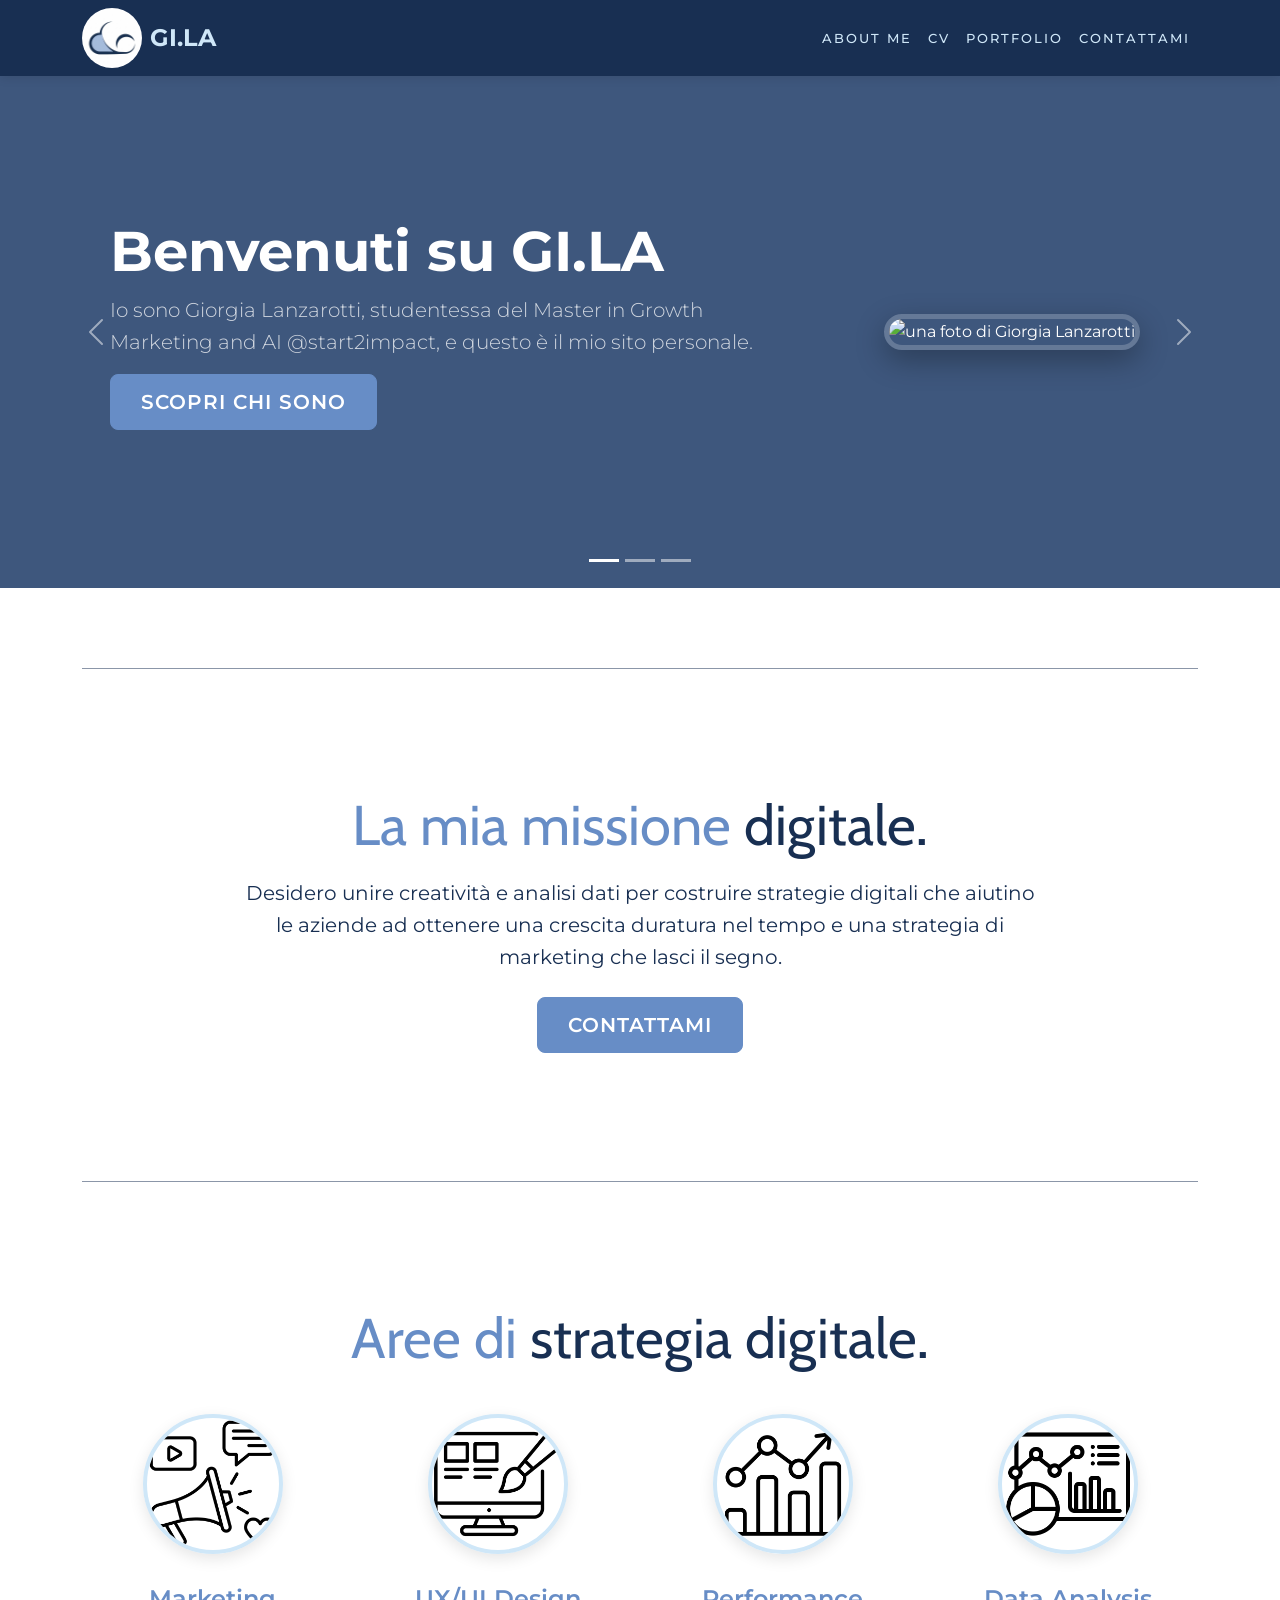
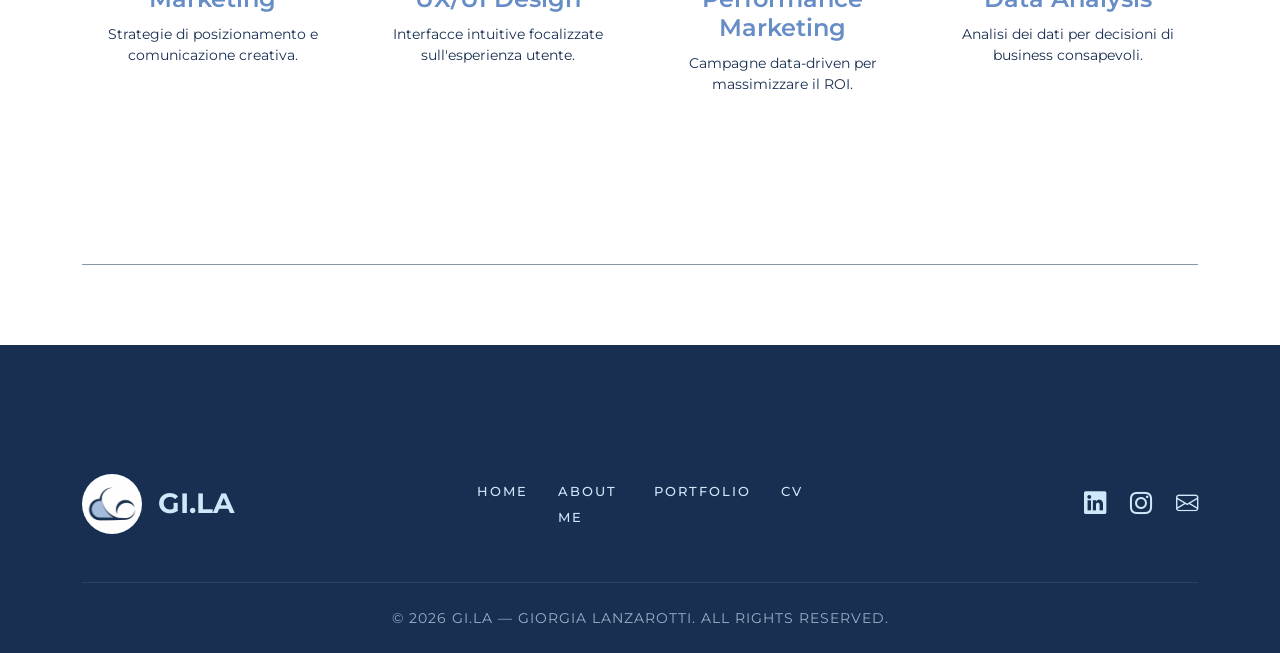
==== index.html @ 4208c023 "first commit" ====
<!DOCTYPE html>
<html lang="it">
<head>
  <meta charset="UTF-8">
  <meta name="description" content="Giorgia Lanzarotti Portfolio">
  <meta name="viewport" content="width=device-width, initial-scale=1">

  <title>GI.LA - Home</title>

  <!-- Favicon -->
  <link rel="icon" href="assets/icons/logo-gila.ico">

  <!-- Bootstrap -->
  <link href="https://cdn.jsdelivr.net/npm/bootstrap@5.3.2/dist/css/bootstrap.min.css" rel="stylesheet">

  <!-- CSS compilato -->
  <link rel="stylesheet" href="assets/css/css:style.css">

  <link rel="stylesheet" href="https://cdn.jsdelivr.net/npm/bootstrap-icons@1.11.1/font/bootstrap-icons.css">
  
</head>

<body>

<!-- MENU STICKY -->
<header class="main-header sticky-top">
  <div class="container d-flex justify-content-between align-items-center py-2">
    
    <a href="index.html" class="d-flex align-items-center text-decoration-none">
      <img src="assets/img/logo-gila.jpg" alt="Logo GI.LA" class="logo-img rounded-circle" style="width:60px; height:60px; object-fit:cover;">
      <span class="ms-2 fw-bold text-white fs-4">GI.LA</span>
    </a>

    <nav class="navbar navbar-expand-lg navbar-dark p-0">
      <button class="navbar-toggler border-0 p-0 collapsed" type="button" data-bs-toggle="collapse" data-bs-target="#menu">
        <div class="hamburger-icon">
          <span></span>
          <span></span>
          <span></span>
        </div>
      </button>

      <div class="collapse navbar-collapse mobile-overlay justify-content-center align-items-center" id="menu">
        <ul class="navbar-nav text-center"> 
          <li class="nav-item"><a class="nav-link" href="about-me.html">About me</a></li>
          <li class="nav-item"><a class="nav-link" href="cv.html">CV</a></li>
          <li class="nav-item"><a class="nav-link" href="portfolio.html">Portfolio</a></li>
          <li class="nav-item"><a class="nav-link" href="contattami.html">Contattami</a></li>
        </ul>
      </div>
    </nav>

  </div>
</header>

<!-- CAROUSEL -->
<div id="myCarousel" class="carousel slide mb-6" data-bs-ride="carousel">
  <div class="carousel-indicators">
    <button type="button" data-bs-target="#myCarousel" data-bs-slide-to="0" class="active" aria-current="true" aria-label="Slide 1"></button>
    <button type="button" data-bs-target="#myCarousel" data-bs-slide-to="1" aria-label="Slide 2"></button>
    <button type="button" data-bs-target="#myCarousel" data-bs-slide-to="2" aria-label="Slide 3"></button>
  </div>

  <div class="carousel-inner">
    
    <div class="carousel-item active">
        <div class="container h-100">
            <div class="row align-items-center h-100">
                
                <div class="col-lg-8 text-start">
                    <div class="carousel-caption-custom">
                        <h1 class="display-4 fw-bold">Benvenuti su GI.LA</h1>
                        <p class="lead opacity-75">Io sono Giorgia Lanzarotti, studentessa del Master in Growth Marketing and AI @start2impact, e questo è il mio sito personale.</p>
                        <p> <a class="btn btn-lg btn-primary" href="about-me.html">Scopri chi sono</a></p>
                    </div>
                </div>
                <div class="col-lg-4 text-center mt-4 mt-lg-0">
                    <img src="assets/img/chi-sono.jpg" alt="una foto di Giorgia Lanzarotti" class="img-fluid carousel-square-img">
                </div>
            </div>
        </div>
    </div>

    <div class="carousel-item">
      <div class="container h-100">
        <div class="row align-items-center justify-content-center h-100">
          <div class="col-lg-8 text-center">
            <h1 class="display-4 fw-bold">Portfolio Online</h1>
            <p class="lead opacity-75">Esplora i diversi progetti che ho realizzato per il Master in Growth Marketing & AI divisi per area: Marketing, UX/UI Design, Performance Marketing e Data Analysis.</p>
            <p><a class="btn btn-lg btn-primary" href="portfolio.html">Vai al Portfolio</a></p>
          </div>
        </div>
      </div>
    </div>

    <div class="carousel-item">
        <div class="container h-100">
            <div class="row align-items-center h-100">
                
                <div class="col-lg-4 text-center order-last order-lg-first">
                    <img src="assets/img/CV.png" alt="Curriculum Vitae" class="img-fluid carousel-square-img">
                </div>
                
                <div class="col-lg-8 text-end">
                    <h1 class="display-4 fw-bold">Curriculum Vitae Online</h1>
                    <p class="lead opacity-75">Scopri le mie competenze ed esperienze maturate nel tempo tra università e lavoro.</p>
                    <p><a class="btn btn-lg btn-primary" href="cv.html">Vai al CV</a></p>
                </div>
            </div>
        </div>
    </div>
  </div>

  <button class="carousel-control-prev" type="button" data-bs-target="#myCarousel" data-bs-slide="prev">
    <span class="carousel-control-prev-icon" aria-hidden="true"></span>
    <span class="visually-hidden">Precedente</span>
  </button>
  <button class="carousel-control-next" type="button" data-bs-target="#myCarousel" data-bs-slide="next">
    <span class="carousel-control-next-icon" aria-hidden="true"></span>
    <span class="visually-hidden">Successivo</span>
  </button>
</div>

<div class="container">
  
  <hr class="featurette-divider">

  <div class="row featurette py-5">
    <div class="col-md-12 text-center">
      <h2 class="featurette-heading fw-normal lh-1 mb-4">La mia missione <span class="text-muted">digitale.</span></h2>
      <p class="lead">Desidero unire creatività e analisi dati per costruire strategie digitali che aiutino le aziende ad ottenere una crescita duratura nel tempo e una strategia di marketing che lasci il segno.</p>
      </div>

      <div class="mt-4">
        <a href="contattami.html" class="btn btn-lg btn-primary">Contattami</a>
    </div>
  </div>

  <hr class="featurette-divider">
</div>

<div class="container">
  <div class="row featurette py-5">
    <div class="col-md-12 text-center">
      <h2 class="featurette-heading fw-normal lh-1 mb-4">Aree di <span class="text-muted">strategia digitale.</span></h2>
      
      <div class="row text-center mt-5">
        
        <div class="col-lg-3 col-md-6 mb-4">
            <a href="marketing.html" class="text-decoration-none strategy-link">
                <img src="assets/img/marketing.png" class="img-fluid rounded-circle img-strategy mb-3" alt="Marketing">
                <h4 class="fw-normal strategy-title">Marketing</h4>
            </a>
            <p class="small strategy-text">Strategie di posizionamento e comunicazione creativa.</p>
        </div>
        
        <div class="col-lg-3 col-md-6 mb-4">
            <a href="ux-ui-design.html" class="text-decoration-none strategy-link">
                <img src="assets/img/uxui-design.png" class="img-fluid rounded-circle img-strategy mb-3" alt="UX/UI Design">
                <h4 class="fw-normal strategy-title">UX/UI Design</h4>
            </a>
            <p class="small strategy-text">Interfacce intuitive focalizzate sull'esperienza utente.</p>
        </div>
        
        <div class="col-lg-3 col-md-6 mb-4">
            <a href="performance-marketing.html" class="text-decoration-none strategy-link">
                <img src="assets/img/performance-marketing.png" class="img-fluid rounded-circle img-strategy mb-3" alt="Performance Marketing">
                <h4 class="fw-normal strategy-title">Performance Marketing</h4>
            </a>
            <p class="small strategy-text">Campagne data-driven per massimizzare il ROI.</p>
        </div>
        
        <div class="col-lg-3 col-md-6 mb-4">
            <a href="data-analysis.html" class="text-decoration-none strategy-link">
                <img src="assets/img/data-analysis.png" class="img-fluid rounded-circle img-strategy mb-3" alt="Data Analysis">
                <h4 class="fw-normal strategy-title">Data Analysis</h4>
            </a>
            <p class="small strategy-text">Analisi dei dati per decisioni di business consapevoli.</p>
        </div>
    </div>
    </div> 
</div> <hr class="featurette-divider">
</div> <footer class="site-footer mt-5">

  <hr class="featurette-divider">
</div>

</section>

<footer class="site-footer mt-5">
  <div class="container">
    <div class="row py-5 align-items-center">
      
      <div class="col-lg-4 text-center text-lg-start mb-4 mb-lg-0">
        <a href="index.html" class="footer-logo d-flex align-items-center justify-content-center justify-content-lg-start text-decoration-none text-dark">
          <img src="assets/img/logo-gila.jpg" alt="Logo GI.LA" class="rounded-circle me-3" style="width:60px; height:60px; object-fit:cover;">
          <span class="h3 mb-0 fw-bold">GI.LA</span>
        </a>
      </div>

      <div class="col-lg-4 mb-4 mb-lg-0">
        <ul class="footer-nav list-unstyled d-flex justify-content-center mb-0">
          <li><a href="index.html">Home</a></li>
          <li><a href="about-me.html">About Me</a></li>
          <li><a href="portfolio.html">Portfolio</a></li>
          <li><a href="cv.html">CV</a></li>
        </ul>
      </div>

      <div class="col-lg-4 text-center text-lg-end">
        <div class="footer-socials">
            <a href="https://www.linkedin.com/in/giorgia-lanzarotti-438116208/" target="_blank" rel="noopener noreferrer">
                <i class="bi bi-linkedin"></i>
            </a>
            <a href="https://www.instagram.com/grgxlnza/" target="_blank" rel="noopener noreferrer">
                <i class="bi bi-instagram"></i>
            </a>
            <a href="contattami.html">
                <i class="bi bi-envelope"></i>
            </a>
        </div>
      </div>

    </div>

    <div class="footer-bottom border-top py-4">
      <div class="row">
        <div class="col-md-12 text-center">
          <p class="mb-0 small text-uppercase letter-spacing-1">
            &copy; 2026 GI.LA — Giorgia Lanzarotti. All Rights Reserved.
          </p>
        </div>
      </div>
    </div>
  </div>
</footer>


<script src="https://cdn.jsdelivr.net/npm/bootstrap@5.3.2/dist/js/bootstrap.bundle.min.js"></script>

<script>
  document.querySelectorAll('.navbar-collapse .nav-link').forEach(link => {
    link.addEventListener('click', () => {
      const navbarCollapse = document.querySelector('.navbar-collapse');
      const navbarToggler = document.querySelector('.navbar-toggler');
      
      // Se il menu è aperto (ha la classe 'show'), lo chiudiamo
      if (navbarCollapse.classList.contains('show')) {
        navbarToggler.click();
      }
    });
  });
</script>

</body>
</html>
---- assets/css/css:style.css ----
/* --- 1. FONTS & RESET --- */
@import url('https://fonts.googleapis.com/css2?family=Cabin:wght@700&family=Montserrat:wght@400;500;600&display=swap');

* { margin: 0; padding: 0; box-sizing: border-box; }

body, html {
    font-family: 'Montserrat', sans-serif;
    background-color: #ffffff;
    color: #fff;
    line-height: 1.6;
}

/* --- 2. HEADER & NAVIGATION --- */
header.main-header {
    z-index: 2000 !important;
    position: sticky;
    top: 0;
    background-color: #182F52 !important; 
    box-shadow: 0 2px 10px rgba(0,0,0,0.1);
}

.main-header .fw-bold.text-white {
    color: #CFE7F8 !important; 
}

.main-header .logo-img {
    width: 60px; height: 60px;
    object-fit: cover;
    transition: transform 0.3s;
}

.navbar-nav .nav-link {
    font-weight: 500;
    color: #CFE7F8 !important;
    transition: all 0.3s ease;
    text-transform: uppercase;
    letter-spacing: 2px;
    font-size: 13px;
}

.navbar-nav .nav-link:hover, .navbar-nav .nav-link:focus {
    color: #678DC6 !important;
    outline: none;
}

/* --- 3. MOBILE MENU & BURGER --- */
@media (min-width: 992px) {
    .navbar-toggler { display: none !important; }
}

@media (max-width: 991.98px) {
    .navbar-toggler {
        display: flex !important;
        align-items: center; justify-content: center;
        width: 44px; height: 44px;
        position: relative; z-index: 3001 !important;
        border: none !important; outline: none !important;
        box-shadow: none !important; padding: 0 !important;
        margin-right: -10px !important;
    }

    .navbar-collapse.mobile-overlay {
        position: fixed; top: 0; left: 0; width: 100% !important; height: 100vh !important;
        background-color: #182F52; z-index: 3000 !important;
        display: none; flex-direction: column !important;
        justify-content: center !important; align-items: center !important;
        opacity: 0; transition: opacity 0.3s ease-in-out;
    }

    .navbar-collapse.mobile-overlay.show { display: flex !important; opacity: 1; }
    
    .navbar-collapse.mobile-overlay .navbar-nav { width: 100%; align-items: center; }
    
    .navbar-collapse.mobile-overlay .nav-link {
        font-size: 1.8rem; letter-spacing: 4px; margin: 15px 0;
        text-align: center; width: 100%;
    }
}

/* --- 4. HAMBURGER ICON ANIMATION --- */
.hamburger-icon {
    width: 30px; height: 24px;
    display: flex; flex-direction: column; justify-content: space-between;
}

.hamburger-icon span {
    display: block; width: 100%; height: 3px;
    background-color: #CFE7F8; border-radius: 3px;
    transition: all 0.3s ease-in-out;
}

.navbar-toggler:not(.collapsed) .hamburger-icon span:nth-child(1) { transform: translateY(10px) rotate(45deg); }
.navbar-toggler:not(.collapsed) .hamburger-icon span:nth-child(2) { opacity: 0; transform: translateX(-20px); }
.navbar-toggler:not(.collapsed) .hamburger-icon span:nth-child(3) { transform: translateY(-11px) rotate(-45deg); }
.navbar-toggler:hover .hamburger-icon span { background-color: #678DC6; }

/* --- 5. CAROUSEL --- */
#myCarousel { z-index: 1; margin-bottom: 4rem; }
.carousel-item { height: 32rem; background-color: #3E577D; position: relative; }

/* FIX CENTRAGGIO: Allinea il contenuto perfettamente al centro del contenitore */
.carousel-item .container { 
    height: 100% !important; 
    display: flex; 
    align-items: center; 
    justify-content: center; 
}

.carousel-item .row { 
    width: 100%; 
    margin: 0; 
    display: flex;
    align-items: center; 
    justify-content: center; /* Centra orizzontalmente il contenuto della riga */
}

.carousel-square-img {
    width: 300px; height: 300px; object-fit: cover; border-radius: 30px;
    border: 5px solid rgba(255, 255, 255, 0.2); box-shadow: 0 10px 30px rgba(0,0,0,0.3);
}

/* Allineamento testo: assicurati che non ci siano padding che spingono a sinistra */
.carousel-caption-custom { color: #fff; padding: 0 1rem; }carousel-caption { position: static !important; padding: 0 !important; text-align: left !important; }

@media (max-width: 991.98px) {
    .carousel-item { height: auto; min-height: 32rem; padding: 5rem 0 3rem 0; }
    .carousel-square-img { width: 200px; height: 200px; margin-bottom: 2rem; }
    .carousel-caption-custom { text-align: center; padding-right: 0; }
}

/* --- FIX SLIDE CV E ALTEZZA CAROUSEL RESPONSIVE --- */

@media (max-width: 991.98px) {
    /* 1. Forza l'altezza di tutto il carosello per evitare che la slide 2 sia più corta */
    #myCarousel, 
    #myCarousel .carousel-inner, 
    #myCarousel .carousel-item {
        height: 650px !important; 
    }

    /* 2. Centra il contenitore della slide CV (quella che era text-end) */
    #myCarousel .carousel-item .col-lg-8.text-end {
        text-align: center !important;
        display: flex !important;
        flex-direction: column !important;
        align-items: center !important;
        justify-content: center !important;
        width: 100% !important;
    }

    /* 3. Centra il tasto "VAI AL CV" */
    #myCarousel .carousel-item .col-lg-8 p {
        display: flex !important;
        justify-content: center !important;
        width: 100% !important;
    }

    /* 4. Centra l'immagine del CV e mettila sopra/sotto con margine */
    #myCarousel .carousel-item .col-lg-4.text-center.order-last.order-lg-first {
        display: flex !important;
        justify-content: center !important;
        width: 100% !important;
        margin: 0 auto 1.5rem auto !important;
    }

    /* 5. Centratura universale per tutte le slide (Benvenuti, Portfolio, CV) */
    #myCarousel .carousel-item .container {
        display: flex !important;
        align-items: center !important;
        justify-content: center !important;
        height: 100% !important;
        text-align: center !important;
    }
}

/* --- 5.1 PROJECT CAROUSEL (Modificato: Zero Bordi & 16:9) --- */
.project-carousel {
    height: auto !important;
    min-height: 0 !important;
    background-color: transparent !important;
    line-height: 0; /* Rimuove spazi bianchi sotto l'immagine */
}

.project-carousel .carousel-inner {
    background-color: transparent !important;
    height: auto !important;
}

.project-carousel .carousel-item {
    height: auto !important; 
    min-height: 0 !important;
    background-color: transparent !important;
}

.project-carousel .carousel-item img {
    width: 100% !important;
    height: auto !important; 
    object-fit: cover; /* Assicura copertura totale dei bordi */
    display: block;
}

/* Frecce visibili e cliccabili */
.project-carousel .carousel-control-prev,
.project-carousel .carousel-control-next {
    z-index: 10 !important;
    width: 10%;
}

.project-carousel .carousel-control-prev-icon,
.project-carousel .carousel-control-next-icon {
    filter: invert(1) grayscale(100) brightness(0.2) !important;
    width: 2.5rem;
    height: 2.5rem;
}

/* Fix per i Tag (Badge) della card */
.card-body .d-flex.gap-2 {
    flex-wrap: wrap !important;
    justify-content: flex-start;
}

.card-body .badge.border {
    white-space: normal;
    text-align: center;
}

/* --- 6. HERO & STRATEGY AREAS --- */
.hero-wrapper { display: flex; align-items: center; background-color: #CFE7F8; padding: 20px 0 40px 0 !important; }
.hero-box { display: flex; background: #fff; border-radius: 24px; overflow: hidden; max-width: 1100px; margin: 0 auto; box-shadow: 0 15px 35px rgba(0,0,0,0.05); }

.img-strategy {
    width: 140px; height: 140px; object-fit: cover; border: 4px solid #CFE7F8;
    box-shadow: 0 5px 15px rgba(0,0,0,0.1); transition: transform 0.3s ease;
}

.strategy-link { display: block; transition: transform 0.3s ease; text-decoration: none !important; }
.strategy-link:hover { transform: translateY(-5px); }
.strategy-link:hover .img-strategy { border-color: #678DC6; box-shadow: 0 10px 20px rgba(161, 61, 76, 0.2); }

.strategy-title, .row.featurette h4.fw-normal { color: #678DC6 !important; font-weight: 600 !important; margin-top: 15px; }
.strategy-text, .row.featurette p.small.text-muted, .marketing p.small { color: #182F52 !important; font-size: 0.9rem; line-height: 1.5; margin-top: 10px; }

/* --- 7. BUTTONS --- */
.btn-primary, .btn-primary:hover, .btn-primary:active, .carousel-item .btn-primary, .featurette .btn-primary {
    background-color: #678DC6 !important; border-color: #678DC6 !important; color: #ffffff !important;
    padding: 12px 30px !important; border-radius: 8px !important; font-weight: 600 !important;
    text-transform: uppercase; letter-spacing: 1px; transition: all 0.3s ease-in-out !important;
}

.btn-primary:hover { background-color: #182F52 !important; border-color: #182F52 !important; transform: translateY(-2px); box-shadow: 0 8px 15px rgba(0, 0, 0, 0.2); }

/* --- 8. FEATURETTES --- */
.featurette-divider { margin: 5rem 0; border: 0; border-top: 1px solid #182F52; opacity: 0.5; }
.featurette-heading { font-family: 'Cabin', sans-serif; color: #678DC6 !important; font-size: 3.5rem; }
.featurette-heading .text-muted { color: #182F52 !important; }
.featurette p.lead { color: #182F52 !important; font-weight: 400; max-width: 800px; margin: 0 auto; }
.featurette .mt-4 { display: flex; justify-content: center; width: 100%; }

@media (max-width: 768px) {
    .featurette-divider { margin: 3rem 0; }
    .featurette-heading { font-size: 1.8rem; }
    .hero-box { flex-direction: column-reverse; margin: 0 15px; }
    .hero-content { padding: 2rem; text-align: center; }
}

/* --- 9. SITE FOOTER --- */
.site-footer { background-color: #182F52; color: #CFE7F8; }
.site-footer .footer-logo img { width: 50px; height: 50px; object-fit: cover; }
.site-footer .footer-logo span {
    color: #CFE7F8 !important;
}

.footer-nav li { margin: 0 15px; }
.footer-nav a, .footer-socials a { color: #CFE7F8; text-decoration: none !important; transition: all 0.3s ease; outline: none !important; }
.footer-nav a { text-transform: uppercase; font-size: 13px; letter-spacing: 2px; font-weight: 500; }
.footer-nav a:hover, .footer-socials a:hover { color: #678DC6 !important; }
.footer-socials a { font-size: 1.4rem; margin-left: 20px; display: inline-block; }
.footer-socials a:hover { transform: translateY(-3px); }

.footer-bottom { border-color: rgba(240, 206, 209, 0.1) !important; }
.footer-bottom p { opacity: 0.7; letter-spacing: 1px; }

@media (max-width: 991px) {
    .footer-socials a { margin: 0 10px; }
    .footer-nav { flex-wrap: wrap; justify-content: center; }
    .footer-nav li { margin: 5px 15px; }
}

/* Stile per le card del portfolio */
.portfolio-card {
    background-color: #fff;
    border-radius: 20px;
    height: 300px; /* Rende i rettangoli uniformi */
    transition: all 0.3s ease-in-out;
    border: 1px solid #CFE7F8;
}

.portfolio-card:hover {
    transform: translateY(-10px); /* Effetto sollevamento */
    background-color: #CFE7F8; /* Cambio colore soft al passaggio */
    border-color: #678DC6;
    box-shadow: 0 10px 20px rgba(161, 61, 76, 0.1) !important;
}

.portfolio-card h3 {
    transition: color 0.3s ease;
}

.portfolio-card:hover h3 {
    color: #678DC6 !important;
}

/* --- SEZIONE CARATTERISTICHE (About Me) --- */
.trait-section {
    border-top: 1px solid rgba(0, 0, 0, 0.1);
    border-bottom: 1px solid rgba(0, 0, 0, 0.1);
}

.trait-title {
    color: #678DC6 !important;
    font-weight: 700;
    margin-bottom: 0.5rem;
}

.trait-icon {
    font-size: 2rem;
    color: #678DC6; 
    display: block;
    margin-bottom: 1rem;
}

/* Gestione dei bordi verticali grigi */
.trait-border {
    border-left: 1px solid rgba(0, 0, 0, 0.1);
    border-right: 1px solid rgba(0, 0, 0, 0.1);
}

/* Rimuove i bordi verticali su mobile per pulizia visiva */
@media (max-width: 767.98px) {
    .trait-border {
        border-left: none;
        border-right: none;
        border-bottom: 1px solid rgba(0, 0, 0, 0.1);
        padding-bottom: 2rem;
        margin-bottom: 2rem;
    }
}

/* --- 10. BREADCRUMB CUSTOM --- */
.breadcrumb-custom .breadcrumb-item a {
    color: #749DD0 !important; /* Il tuo azzurro polvere */
    text-decoration: none;
    transition: color 0.3s ease;
    font-weight: 500;
}

.breadcrumb-custom .breadcrumb-item a:hover {
    color: #182F52 !important; /* Diventa Navy Blue al passaggio */
    text-decoration: underline;
}

/* Pagina attuale (non cliccabile) */
.breadcrumb-custom .breadcrumb-item.active {
    color: #182F52 !important; 
    font-weight: 600;
}

/* Colore del separatore "/" */
.breadcrumb-custom .breadcrumb-item + .breadcrumb-item::before {
    color: rgba(24, 47, 82, 0.3) !important;
}

/* --- 11. REGOLE COLORE NAVY BLUE E CARTA DA ZUCCHERO (About Me) --- */

/* Inversione Colori Titolo <h1> */
h1.display-4 .text-muted {
    color: #749DD0 !important; /* About (Blu carta da zucchero) */
}

h1.display-4 span:not(.text-muted) {
    color: #182F52 !important; /* Me (Navy Blue) */
}

/* --- Altri testi secondari in Navy Blue --- */

/* Sovrascrive il grigio dei paragrafi */
.text-muted, 
p.strategy-text.text-muted,
p.small.text-muted.mb-0 {
    color: #182F52 !important;
}

/* Sovrascrive il nero dei badge (Skills) */
.badge.border.text-dark {
    color: #182F52 !important;
    border-color: rgba(24, 47, 82, 0.2) !important; /* Bordo Navy leggero */
}

/* Sovrascrive la CTA finale grigia */
h2.fw-bold.mb-4.text-muted {
    color: #182F52 !important;
}

.badge.bg-dark.px-3.py-2 {
    background-color: #CFE7F8 !important; /* Sfondo Carta da Zucchero */
    color: #182F52 !important;            /* Testo Navy Blue */
    font-weight: 600 !important;
    border: none !important;
}

/* Badge Secondari (Le competenze: Market Analysis, SWOT, ecc.) */
.badge.border.text-dark {
    border-color: #182F52 !important;     /* Bordo Navy Blue */
    color: #182F52 !important;            /* Testo Navy Blue */
    background-color: transparent;
    font-weight: 500;
}

/* Effetto al passaggio del mouse sui badge secondari (opzionale) */
.badge.border.text-dark:hover {
    background-color: #182F52;
    color: #ffffff !important;
    transition: 0.3s;
}

/* --- PAGINA CONTATTAMI: FORM CUSTOM --- */

/* Cambia il background della card del form */
#contact-form-container, 
section.py-5 .card {
    background-color: #CFE7F8 !important; /* Il tuo Azzurro Carta da Zucchero */
    border: 1px solid rgba(24, 47, 82, 0.1) !important;
    box-shadow: 0 10px 30px rgba(24, 47, 82, 0.05) !important;
}

/* Colore del titolo e del testo dentro la card azzurra */
section.py-5 .featurette-heading,
section.py-5 .strategy-text {
    color: #182F52 !important;
}

/* Personalizzazione dei campi di input (Focus) */
.form-control {
    border-radius: 10px;
    border: 1px solid rgba(24, 47, 82, 0.2);
    padding: 12px 15px;
}

.form-control:focus {
    border-color: #678DC6;
    box-shadow: 0 0 0 0.25rem rgba(103, 141, 198, 0.25);
    outline: 0;
}

/* Bottone Invia a tutta larghezza */
#submit-btn {
    background-color: #182F52 !important; /* Navy Blue per il bottone principale */
    border-color: #182F52 !important;
    font-weight: 600;
    letter-spacing: 1px;
    padding: 15px;
    transition: all 0.3s ease;
}

#submit-btn:hover {
    background-color: #678DC6 !important; /* Diventa azzurro al passaggio */
    border-color: #678DC6 !important;
    transform: translateY(-2px);
}

/* --- AGGIORNAMENTI PAGINA ABOUT ME (NAVY BORDERS) --- */

/* 1. Linee divisorie della sezione Trait (Poliglotta, Analitica, Creativa) */
.trait-section {
    border-top: 1px solid #182F52 !important;
    border-bottom: 1px solid #182F52 !important;
}

/* Linee verticali tra i tre tratti */
.trait-border {
    border-left: 1px solid #182F52 !important;
    border-right: 1px solid #182F52 !important;
}

/* 2. Contorno delle box Passioni e Skills */
.col-lg-6 .p-4.p-lg-5.h-100.shadow-sm.bg-white {
    border: 1px solid #182F52 !important; /* Bordo Navy Blue */
    box-shadow: 0 4px 15px rgba(24, 47, 82, 0.1) !important; /* Ombra con punta di Navy */
}

/* 3. Badge delle Skills individuali (bordo e testo Navy) */
.badge.border.text-dark {
    border-color: #182F52 !important;
    color: #182F52 !important;
    background-color: transparent !important;
    font-weight: 500 !important;
}

/* Effetto hover per i badge delle skills */
.badge.border.text-dark:hover {
    background-color: #182F52 !important;
    color: #ffffff !important;
    transition: 0.3s ease;
}

/* 4. Colore icone tratti (Poliglotta, Analitica, Creativa) */
.trait-icon {
    color: #182F52 !important;
}

/* --- AGGIORNAMENTI PAGINA CV (NAVY STYLE) --- */

/* 1. Linee di separazione sotto i titoli delle sezioni (Esperienza, Formazione) */
h3.border-bottom {
    border-bottom: 2px solid #182F52 !important; /* Linea Navy più spessa e decisa */
    padding-bottom: 10px;
}

/* 2. Contorno delle box laterali (Skills e Lingue) */
.col-lg-4 .card {
    border: 1px solid #182F52 !important; /* Bordo Navy richiesto */
    border-radius: 15px !important;
    box-shadow: 0 4px 12px rgba(24, 47, 82, 0.08) !important; /* Ombra Navy leggerissima */
}

/* 3. Colore dei titoli dentro le box laterali (opzionale, per coerenza) */
.col-lg-4 h4 {
    color: #182F52 !important;
}

/* 4. Barre di progresso (Skills) */
.progress {
    background-color: #f0f0f0; /* Fondo barra neutro */
    border-radius: 10px;
}

.progress-bar {
    background-color: #749DD0 !important; /* Mantieni l'azzurro per il riempimento */
}

/* 5. Badge Lingue */
.badge {
    border-radius: 6px;
    font-weight: 600;
}
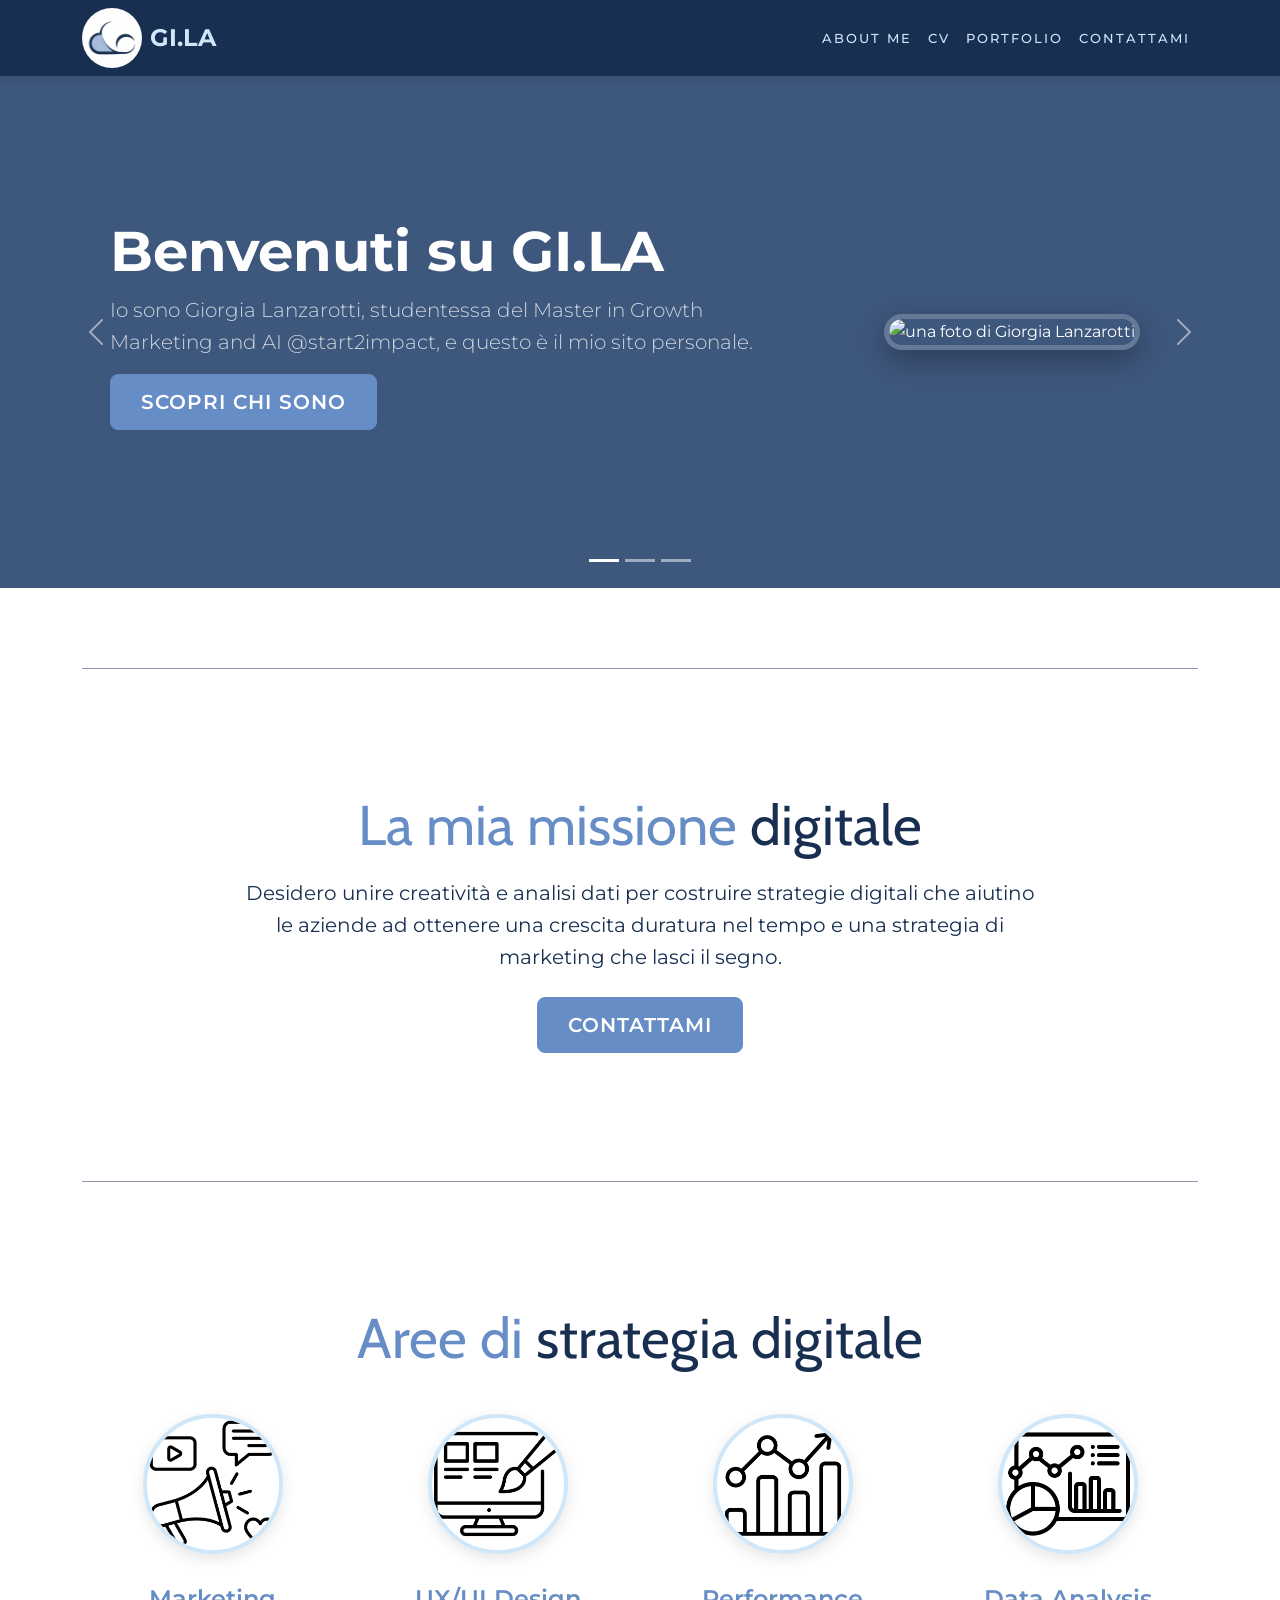
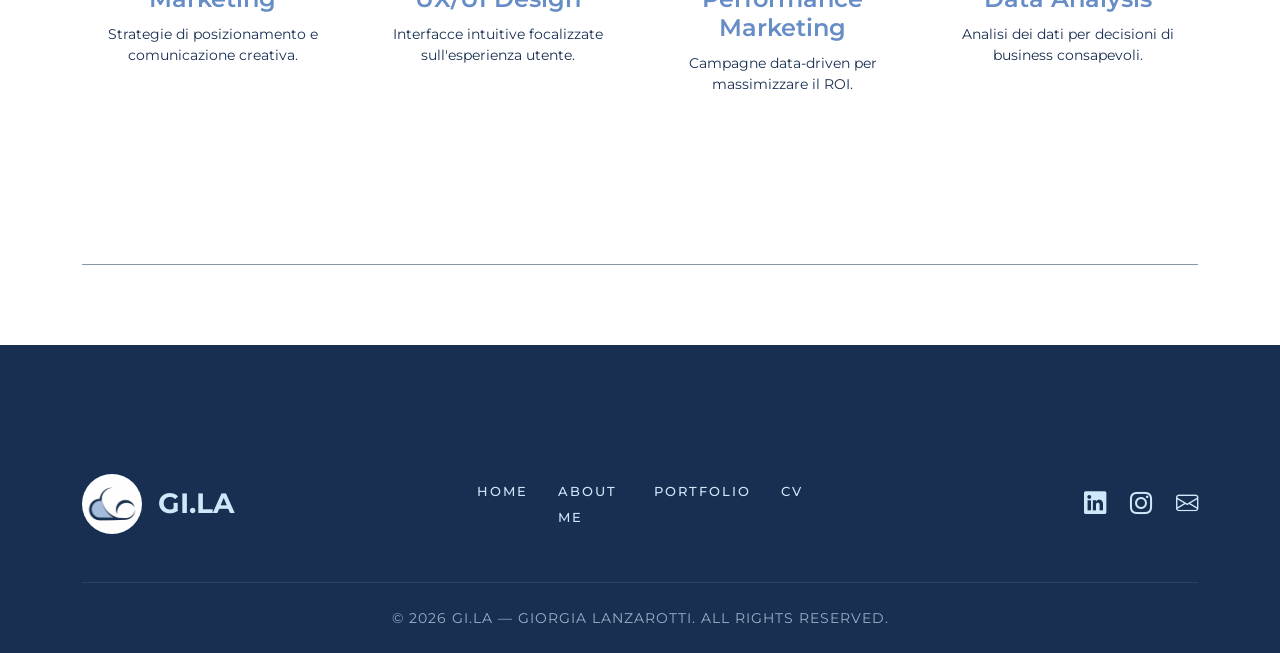
==== commit caf252a2: "Fix: correzione index.html" ====
--- a/index.html
+++ b/index.html
@@ -14,7 +14,7 @@
   <link href="https://cdn.jsdelivr.net/npm/bootstrap@5.3.2/dist/css/bootstrap.min.css" rel="stylesheet">
 
   <!-- CSS compilato -->
-  <link rel="stylesheet" href="assets/css/css:style.css">
+  <link rel="stylesheet" href="assets/css/style.css">
 
   <link rel="stylesheet" href="https://cdn.jsdelivr.net/npm/bootstrap-icons@1.11.1/font/bootstrap-icons.css">
   
@@ -127,7 +127,7 @@
 
   <div class="row featurette py-5">
     <div class="col-md-12 text-center">
-      <h2 class="featurette-heading fw-normal lh-1 mb-4">La mia missione <span class="text-muted">digitale.</span></h2>
+      <h2 class="featurette-heading fw-normal lh-1 mb-4">La mia missione <span class="text-muted">digitale</span></h2>
       <p class="lead">Desidero unire creatività e analisi dati per costruire strategie digitali che aiutino le aziende ad ottenere una crescita duratura nel tempo e una strategia di marketing che lasci il segno.</p>
       </div>
 
@@ -142,7 +142,7 @@
 <div class="container">
   <div class="row featurette py-5">
     <div class="col-md-12 text-center">
-      <h2 class="featurette-heading fw-normal lh-1 mb-4">Aree di <span class="text-muted">strategia digitale.</span></h2>
+      <h2 class="featurette-heading fw-normal lh-1 mb-4">Aree di <span class="text-muted">strategia digitale</span></h2>
       
       <div class="row text-center mt-5">
         
--- a/assets/css/style.css
+++ b/assets/css/style.css
@@ -0,0 +1,503 @@
+/* --- 1. FONTS & RESET --- */
+@import url('https://fonts.googleapis.com/css2?family=Cabin:wght@700&family=Montserrat:wght@400;500;600&display=swap');
+
+* { margin: 0; padding: 0; box-sizing: border-box; }
+
+body, html {
+    font-family: 'Montserrat', sans-serif;
+    background-color: #ffffff;
+    color: #fff;
+    line-height: 1.6;
+}
+
+/* --- 2. HEADER & NAVIGATION --- */
+header.main-header {
+    z-index: 2000 !important;
+    position: sticky;
+    top: 0;
+    background-color: #182F52 !important; 
+    box-shadow: 0 2px 10px rgba(0,0,0,0.1);
+}
+
+.main-header .fw-bold.text-white {
+    color: #CFE7F8 !important; 
+}
+
+.main-header .logo-img {
+    width: 60px; height: 60px;
+    object-fit: cover;
+    transition: transform 0.3s;
+}
+
+.navbar-nav .nav-link {
+    font-weight: 500;
+    color: #CFE7F8 !important;
+    transition: all 0.3s ease;
+    text-transform: uppercase;
+    letter-spacing: 2px;
+    font-size: 13px;
+}
+
+.navbar-nav .nav-link:hover, .navbar-nav .nav-link:focus {
+    color: #678DC6 !important;
+    outline: none;
+}
+
+/* --- 3. MOBILE MENU & BURGER --- */
+@media (min-width: 992px) {
+    .navbar-toggler { display: none !important; }
+}
+
+@media (max-width: 991.98px) {
+    .navbar-toggler {
+        display: flex !important;
+        align-items: center; justify-content: center;
+        width: 44px; height: 44px;
+        position: relative; z-index: 3001 !important;
+        border: none !important; outline: none !important;
+        box-shadow: none !important; padding: 0 !important;
+        margin-right: -10px !important;
+    }
+
+    .navbar-collapse.mobile-overlay {
+        position: fixed; top: 0; left: 0; width: 100% !important; height: 100vh !important;
+        background-color: #182F52; z-index: 3000 !important;
+        display: none; flex-direction: column !important;
+        justify-content: center !important; align-items: center !important;
+        opacity: 0; transition: opacity 0.3s ease-in-out;
+    }
+
+    .navbar-collapse.mobile-overlay.show { display: flex !important; opacity: 1; }
+    
+    .navbar-collapse.mobile-overlay .navbar-nav { width: 100%; align-items: center; }
+    
+    .navbar-collapse.mobile-overlay .nav-link {
+        font-size: 1.8rem; letter-spacing: 4px; margin: 15px 0;
+        text-align: center; width: 100%;
+    }
+}
+
+/* --- 4. HAMBURGER ICON ANIMATION --- */
+.hamburger-icon {
+    width: 30px; height: 24px;
+    display: flex; flex-direction: column; justify-content: space-between;
+}
+
+.hamburger-icon span {
+    display: block; width: 100%; height: 3px;
+    background-color: #CFE7F8; border-radius: 3px;
+    transition: all 0.3s ease-in-out;
+}
+
+.navbar-toggler:not(.collapsed) .hamburger-icon span:nth-child(1) { transform: translateY(10px) rotate(45deg); }
+.navbar-toggler:not(.collapsed) .hamburger-icon span:nth-child(2) { opacity: 0; transform: translateX(-20px); }
+.navbar-toggler:not(.collapsed) .hamburger-icon span:nth-child(3) { transform: translateY(-11px) rotate(-45deg); }
+.navbar-toggler:hover .hamburger-icon span { background-color: #678DC6; }
+
+/* --- 5. CAROUSEL --- */
+#myCarousel { z-index: 1; margin-bottom: 4rem; }
+.carousel-item { height: 32rem; background-color: #3E577D; position: relative; }
+
+.carousel-item .container { 
+    height: 100% !important; 
+    display: flex; 
+    align-items: center; 
+    justify-content: center; 
+}
+
+.carousel-item .row { 
+    width: 100%; 
+    margin: 0; 
+    display: flex;
+    align-items: center; 
+    justify-content: center;
+}
+
+.carousel-square-img {
+    width: 300px; height: 300px; object-fit: cover; border-radius: 30px;
+    border: 5px solid rgba(255, 255, 255, 0.2); box-shadow: 0 10px 30px rgba(0,0,0,0.3);
+}
+
+.carousel-caption-custom { color: #fff; padding: 0 1rem; }carousel-caption { position: static !important; padding: 0 !important; text-align: left !important; }
+
+@media (max-width: 991.98px) {
+    .carousel-item { height: auto; min-height: 32rem; padding: 5rem 0 3rem 0; }
+    .carousel-square-img { width: 200px; height: 200px; margin-bottom: 2rem; }
+    .carousel-caption-custom { text-align: center; padding-right: 0; }
+}
+
+@media (max-width: 991.98px) {
+    #myCarousel, 
+    #myCarousel .carousel-inner, 
+    #myCarousel .carousel-item {
+        height: 650px !important; 
+    }
+
+    #myCarousel .carousel-item .col-lg-8.text-end {
+        text-align: center !important;
+        display: flex !important;
+        flex-direction: column !important;
+        align-items: center !important;
+        justify-content: center !important;
+        width: 100% !important;
+    }
+
+    #myCarousel .carousel-item .col-lg-8 p {
+        display: flex !important;
+        justify-content: center !important;
+        width: 100% !important;
+    }
+
+    #myCarousel .carousel-item .col-lg-4.text-center.order-last.order-lg-first {
+        display: flex !important;
+        justify-content: center !important;
+        width: 100% !important;
+        margin: 0 auto 1.5rem auto !important;
+    }
+
+    #myCarousel .carousel-item .container {
+        display: flex !important;
+        align-items: center !important;
+        justify-content: center !important;
+        height: 100% !important;
+        text-align: center !important;
+    }
+}
+
+.project-carousel {
+    height: auto !important;
+    min-height: 0 !important;
+    background-color: transparent !important;
+    line-height: 0;
+}
+
+.project-carousel .carousel-inner {
+    background-color: transparent !important;
+    height: auto !important;
+}
+
+.project-carousel .carousel-item {
+    height: auto !important; 
+    min-height: 0 !important;
+    background-color: transparent !important;
+}
+
+.project-carousel .carousel-item img {
+    width: 100% !important;
+    height: auto !important; 
+    object-fit: cover; 
+    display: block;
+}
+
+.project-carousel .carousel-control-prev,
+.project-carousel .carousel-control-next {
+    z-index: 10 !important;
+    width: 10%;
+}
+
+.project-carousel .carousel-control-prev-icon,
+.project-carousel .carousel-control-next-icon {
+    filter: invert(1) grayscale(100) brightness(0.2) !important;
+    width: 2.5rem;
+    height: 2.5rem;
+}
+
+.card-body .d-flex.gap-2 {
+    flex-wrap: wrap !important;
+    justify-content: flex-start;
+}
+
+.card-body .badge.border {
+    white-space: normal;
+    text-align: center;
+}
+
+/* --- 6. HERO --- */
+.hero-wrapper { display: flex; align-items: center; background-color: #CFE7F8; padding: 20px 0 40px 0 !important; }
+.hero-box { display: flex; background: #fff; border-radius: 24px; overflow: hidden; max-width: 1100px; margin: 0 auto; box-shadow: 0 15px 35px rgba(0,0,0,0.05); }
+
+.img-strategy {
+    width: 140px; height: 140px; object-fit: cover; border: 4px solid #CFE7F8;
+    box-shadow: 0 5px 15px rgba(0,0,0,0.1); transition: transform 0.3s ease;
+}
+
+.strategy-link { display: block; transition: transform 0.3s ease; text-decoration: none !important; }
+.strategy-link:hover { transform: translateY(-5px); }
+.strategy-link:hover .img-strategy { border-color: #678DC6; box-shadow: 0 10px 20px rgba(161, 61, 76, 0.2); }
+
+.strategy-title, .row.featurette h4.fw-normal { color: #678DC6 !important; font-weight: 600 !important; margin-top: 15px; }
+.strategy-text, .row.featurette p.small.text-muted, .marketing p.small { color: #182F52 !important; font-size: 0.9rem; line-height: 1.5; margin-top: 10px; }
+
+/* --- 7. BUTTONS --- */
+.btn-primary, .btn-primary:hover, .btn-primary:active, .carousel-item .btn-primary, .featurette .btn-primary {
+    background-color: #678DC6 !important; border-color: #678DC6 !important; color: #ffffff !important;
+    padding: 12px 30px !important; border-radius: 8px !important; font-weight: 600 !important;
+    text-transform: uppercase; letter-spacing: 1px; transition: all 0.3s ease-in-out !important;
+}
+
+.btn-primary:hover { background-color: #182F52 !important; border-color: #182F52 !important; transform: translateY(-2px); box-shadow: 0 8px 15px rgba(0, 0, 0, 0.2); }
+
+/* --- 8. FEATURETTES --- */
+.featurette-divider { margin: 5rem 0; border: 0; border-top: 1px solid #182F52; opacity: 0.5; }
+.featurette-heading { font-family: 'Cabin', sans-serif; color: #678DC6 !important; font-size: 3.5rem; }
+.featurette-heading .text-muted { color: #182F52 !important; }
+.featurette p.lead { color: #182F52 !important; font-weight: 400; max-width: 800px; margin: 0 auto; }
+.featurette .mt-4 { display: flex; justify-content: center; width: 100%; }
+
+@media (max-width: 768px) {
+    .featurette-divider { margin: 3rem 0; }
+    .featurette-heading { font-size: 1.8rem; }
+    .hero-box { flex-direction: column-reverse; margin: 0 15px; }
+    .hero-content { padding: 2rem; text-align: center; }
+}
+
+/* --- 9. SITE FOOTER --- */
+.site-footer { background-color: #182F52; color: #CFE7F8; }
+.site-footer .footer-logo img { width: 50px; height: 50px; object-fit: cover; }
+.site-footer .footer-logo span {
+    color: #CFE7F8 !important;
+}
+
+.footer-nav li { margin: 0 15px; }
+.footer-nav a, .footer-socials a { color: #CFE7F8; text-decoration: none !important; transition: all 0.3s ease; outline: none !important; }
+.footer-nav a { text-transform: uppercase; font-size: 13px; letter-spacing: 2px; font-weight: 500; }
+.footer-nav a:hover, .footer-socials a:hover { color: #678DC6 !important; }
+.footer-socials a { font-size: 1.4rem; margin-left: 20px; display: inline-block; }
+.footer-socials a:hover { transform: translateY(-3px); }
+
+.footer-bottom { border-color: rgba(240, 206, 209, 0.1) !important; }
+.footer-bottom p { opacity: 0.7; letter-spacing: 1px; }
+
+@media (max-width: 991px) {
+    .footer-socials a { margin: 0 10px; }
+    .footer-nav { flex-wrap: wrap; justify-content: center; }
+    .footer-nav li { margin: 5px 15px; }
+}
+
+/* --- 10. PORTFOLIO CARD --- */
+.portfolio-card {
+    background-color: #fff;
+    border-radius: 20px;
+    height: 300px; 
+    transition: all 0.3s ease-in-out;
+    border: 1px solid #CFE7F8;
+}
+
+.portfolio-card:hover {
+    transform: translateY(-10px); 
+    background-color: #CFE7F8; 
+    border-color: #678DC6;
+    box-shadow: 0 10px 20px rgba(161, 61, 76, 0.1) !important;
+}
+
+.portfolio-card h3 {
+    transition: color 0.3s ease;
+}
+
+.portfolio-card:hover h3 {
+    color: #678DC6 !important;
+}
+
+/* --- 11. ABOUT ME --- */
+.trait-section {
+    border-top: 1px solid rgba(0, 0, 0, 0.1);
+    border-bottom: 1px solid rgba(0, 0, 0, 0.1);
+}
+
+.trait-title {
+    color: #678DC6 !important;
+    font-weight: 700;
+    margin-bottom: 0.5rem;
+}
+
+.trait-icon {
+    font-size: 2rem;
+    color: #678DC6; 
+    display: block;
+    margin-bottom: 1rem;
+}
+
+.trait-border {
+    border-left: 1px solid rgba(0, 0, 0, 0.1);
+    border-right: 1px solid rgba(0, 0, 0, 0.1);
+}
+
+@media (max-width: 767.98px) {
+    .trait-border {
+        border-left: none;
+        border-right: none;
+        border-bottom: 1px solid rgba(0, 0, 0, 0.1);
+        padding-bottom: 2rem;
+        margin-bottom: 2rem;
+    }
+}
+
+/* --- 12. BREADCRUMB CUSTOM --- */
+.breadcrumb-custom .breadcrumb-item a {
+    color: #749DD0 !important; 
+    text-decoration: none;
+    transition: color 0.3s ease;
+    font-weight: 500;
+}
+
+.breadcrumb-custom .breadcrumb-item a:hover {
+    color: #182F52 !important; 
+    text-decoration: underline;
+}
+
+.breadcrumb-custom .breadcrumb-item.active {
+    color: #182F52 !important; 
+    font-weight: 600;
+}
+
+.breadcrumb-custom .breadcrumb-item + .breadcrumb-item::before {
+    color: rgba(24, 47, 82, 0.3) !important;
+}
+
+
+h1.display-4 .text-muted {
+    color: #749DD0 !important; 
+}
+
+h1.display-4 span:not(.text-muted) {
+    color: #182F52 !important; 
+}
+
+.text-muted, 
+p.strategy-text.text-muted,
+p.small.text-muted.mb-0 {
+    color: #182F52 !important;
+}
+
+.badge.border.text-dark {
+    color: #182F52 !important;
+    border-color: rgba(24, 47, 82, 0.2) !important; 
+}
+
+h2.fw-bold.mb-4.text-muted {
+    color: #182F52 !important;
+}
+
+.badge.bg-dark.px-3.py-2 {
+    background-color: #CFE7F8 !important; 
+    color: #182F52 !important;            
+    font-weight: 600 !important;
+    border: none !important;
+}
+
+.badge.border.text-dark {
+    border-color: #182F52 !important;     
+    color: #182F52 !important;            
+    background-color: transparent;
+    font-weight: 500;
+}
+
+.badge.border.text-dark:hover {
+    background-color: #182F52;
+    color: #ffffff !important;
+    transition: 0.3s;
+}
+
+/* --- CONTATTAMI: FORM CUSTOM --- */
+
+#contact-form-container, 
+section.py-5 .card {
+    background-color: #CFE7F8 !important; 
+    border: 1px solid rgba(24, 47, 82, 0.1) !important;
+    box-shadow: 0 10px 30px rgba(24, 47, 82, 0.05) !important;
+}
+
+section.py-5 .featurette-heading,
+section.py-5 .strategy-text {
+    color: #182F52 !important;
+}
+
+.form-control {
+    border-radius: 10px;
+    border: 1px solid rgba(24, 47, 82, 0.2);
+    padding: 12px 15px;
+}
+
+.form-control:focus {
+    border-color: #678DC6;
+    box-shadow: 0 0 0 0.25rem rgba(103, 141, 198, 0.25);
+    outline: 0;
+}
+
+#submit-btn {
+    background-color: #182F52 !important; 
+    border-color: #182F52 !important;
+    font-weight: 600;
+    letter-spacing: 1px;
+    padding: 15px;
+    transition: all 0.3s ease;
+}
+
+#submit-btn:hover {
+    background-color: #678DC6 !important; 
+    border-color: #678DC6 !important;
+    transform: translateY(-2px);
+}
+
+
+.trait-section {
+    border-top: 1px solid #182F52 !important;
+    border-bottom: 1px solid #182F52 !important;
+}
+
+.trait-border {
+    border-left: 1px solid #182F52 !important;
+    border-right: 1px solid #182F52 !important;
+}
+
+.col-lg-6 .p-4.p-lg-5.h-100.shadow-sm.bg-white {
+    border: 1px solid #182F52 !important; 
+    box-shadow: 0 4px 15px rgba(24, 47, 82, 0.1) !important; 
+}
+
+.badge.border.text-dark {
+    border-color: #182F52 !important;
+    color: #182F52 !important;
+    background-color: transparent !important;
+    font-weight: 500 !important;
+}
+
+.badge.border.text-dark:hover {
+    background-color: #182F52 !important;
+    color: #ffffff !important;
+    transition: 0.3s ease;
+}
+
+.trait-icon {
+    color: #182F52 !important;
+}
+
+
+h3.border-bottom {
+    border-bottom: 2px solid #182F52 !important; 
+    padding-bottom: 10px;
+}
+
+.col-lg-4 .card {
+    border: 1px solid #182F52 !important; 
+    border-radius: 15px !important;
+    box-shadow: 0 4px 12px rgba(24, 47, 82, 0.08) !important; 
+}
+
+.col-lg-4 h4 {
+    color: #182F52 !important;
+}
+
+.progress {
+    background-color: #f0f0f0; 
+    border-radius: 10px;
+}
+
+.progress-bar {
+    background-color: #749DD0 !important; 
+}
+
+.badge {
+    border-radius: 6px;
+    font-weight: 600;
+}
